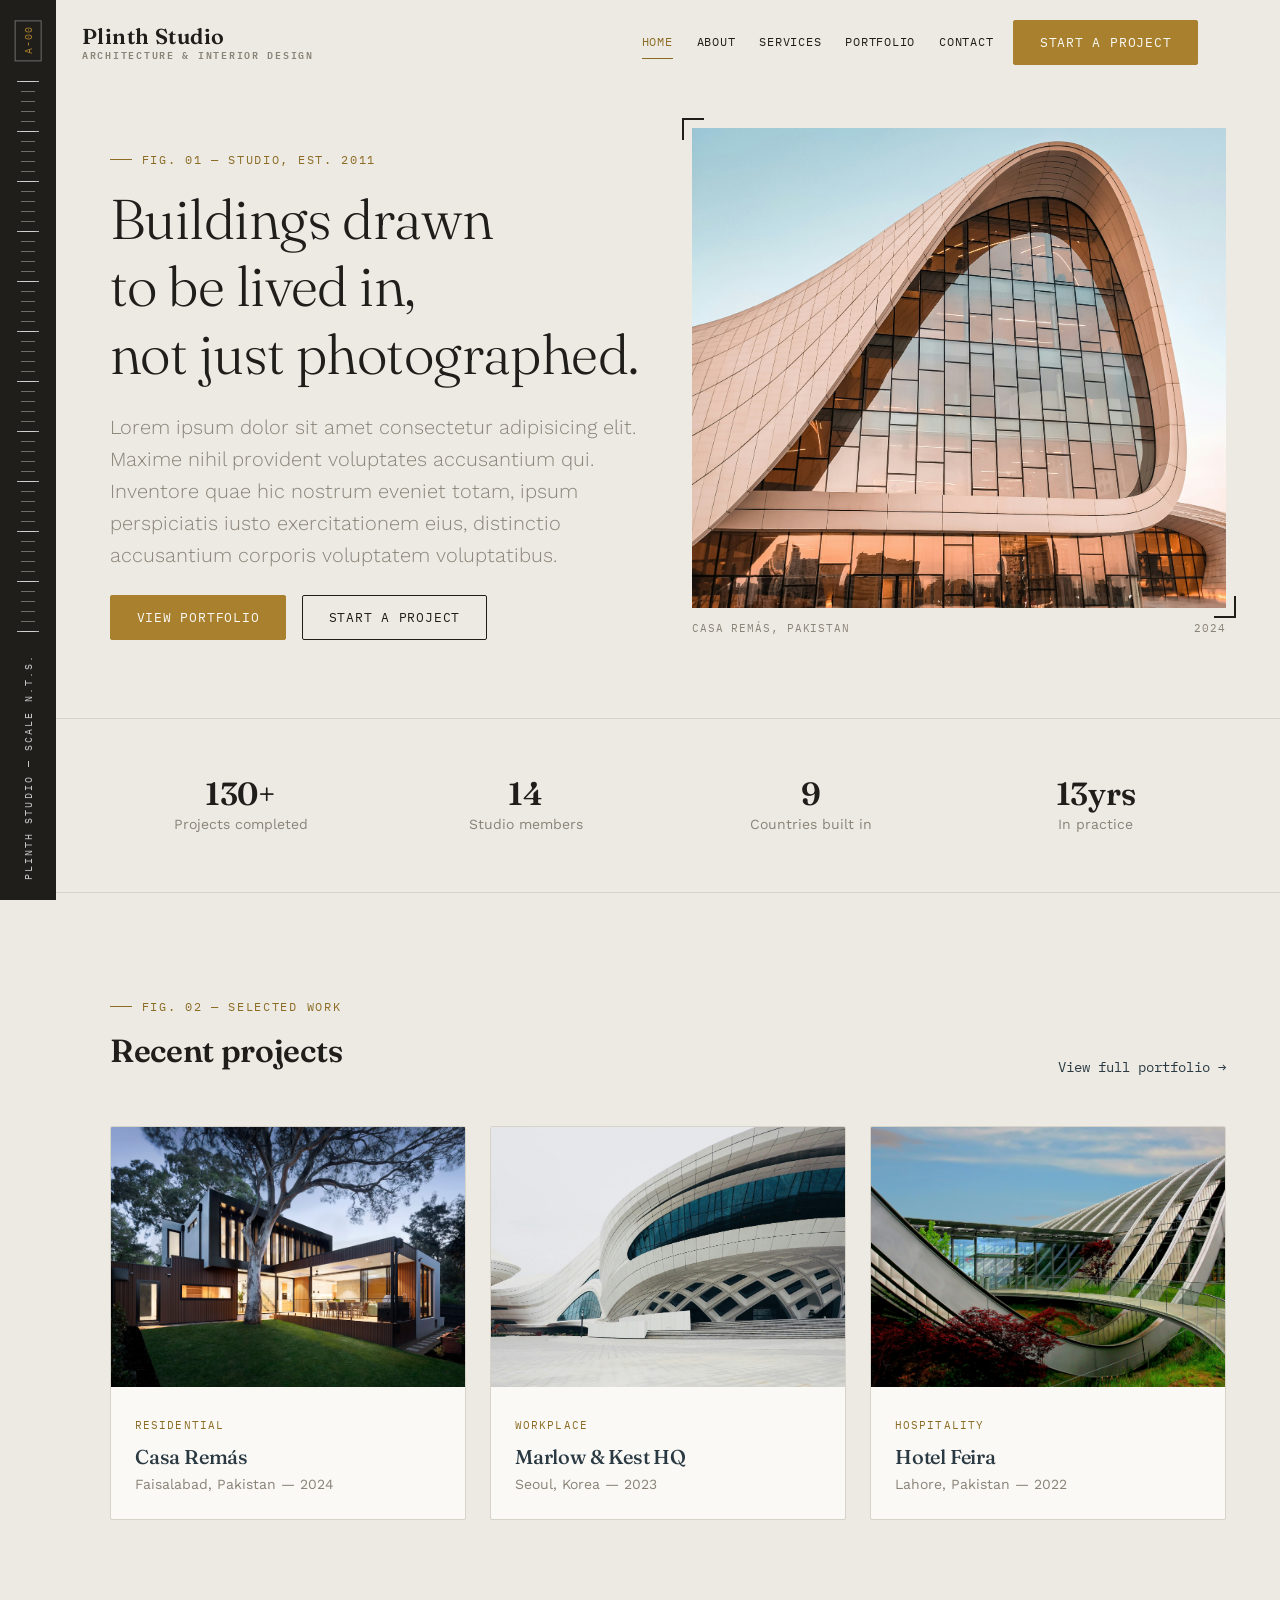
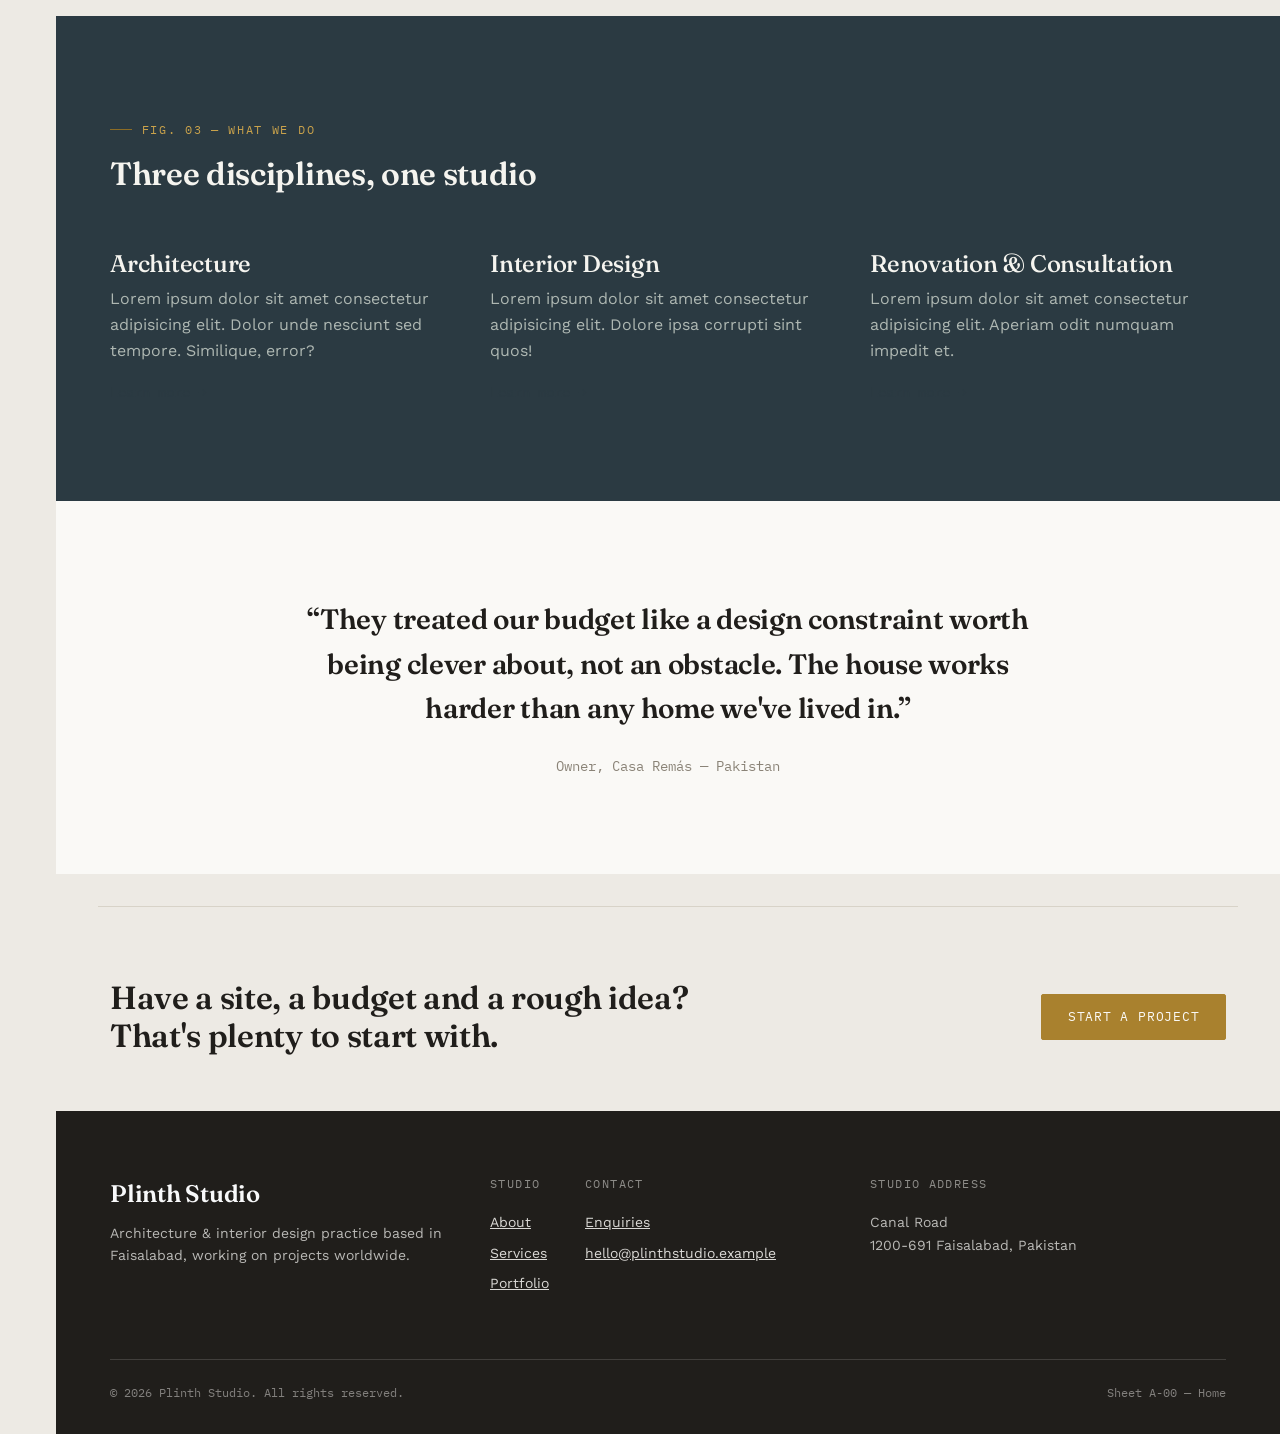
==== index.html @ 907456bb "Fix project folder structure" ====
<!doctype html>
<html lang="en">
  <head>
    <meta charset="UTF-8" />
    <meta name="viewport" content="width=device-width, initial-scale=1.0" />

    <link
      href="https://cdn.jsdelivr.net/npm/bootstrap@5.3.2/dist/css/bootstrap.min.css"
      rel="stylesheet"
    />
    <link
      href="https://cdn.jsdelivr.net/npm/bootstrap-icons@1.13.1/font/bootstrap-icons.min.css"
      rel="stylesheet"
    />

    <title>Plinth Studio — Architecture & Interior Design</title>
    <link rel="preconnect" href="https://fonts.googleapis.com" />
    <link rel="preconnect" href="https://fonts.gstatic.com" crossorigin />
    <link
      href="https://fonts.googleapis.com/css2?family=Fraunces:opsz,wght@9..144,500;9..144,600;9..144,700&family=Work+Sans:wght@400;500;600&family=IBM+Plex+Mono:wght@400;500&display=swap"
      rel="stylesheet"
    />
    <link rel="stylesheet" href="assets/css/style.css" />
  </head>
  <body>
    <aside class="blueprint-ruler">
      <span class="ruler-sheet">A-00</span>
      <div class="ruler-ticks"></div>
      <span class="ruler-label">Plinth Studio &mdash; Scale N.T.S.</span>
    </aside>
    <header>
      <nav class="navbar navbar-expand-lg site-navbar fixed-top">
        <div class="container">
          <a class="navbar-brand" href="home.html">
            Plinth Studio <small>Architecture & Interior Design</small></a
          >
          <button
            class="navbar-toggler"
            type="button"
            data-bs-toggle="collapse"
            data-bs-target="#siteNav"
            aria-controls="#siteNav"
            aria-expanded="false"
            aria-label="Toggle navigation"
          >
            <span class="navbar-toggler-icon"></span>
          </button>
          <div class="collapse navbar-collapse" id="siteNav">
            <ul class="navbar-nav ms-auto mb-2 mb-lg-0 align-items-lg-center">
              <li class="nav-item">
                <a class="nav-link active" aria-current="page" href="home.html"
                  >Home</a
                >
              </li>
              <li class="nav-item">
                <a class="nav-link" href="about.html">About</a>
              </li>
              <li class="nav-item">
                <a class="nav-link" href="services.html">Services</a>
              </li>
              <li class="nav-item">
                <a class="nav-link" href="portfolio.html">Portfolio</a>
              </li>
              <li class="nav-item">
                <a class="nav-link" href="contact.html">Contact</a>
              </li>
              <li class="nav-item ms-lg-2">
                <a class="btn btn-brass btn-sm" href="contact.html"
                  >Start a Project</a
                >
              </li>
            </ul>
          </div>
        </div>
      </nav>
    </header>
    <main>
      <section class="hero">
        <div class="container">
          <div class="row align-items-center g-5">
            <div class="col-lg-6">
              <p class="eyebrow">Fig. 01 &mdash; Studio, est. 2011</p>
              <h1 class="display-4 mb-4">
                Buildings drawn<br />to be lived in,<br />not just photographed.
              </h1>
              <p class="lead text-muted-local mb-4">
                Lorem ipsum dolor sit amet consectetur adipisicing elit. Maxime
                nihil provident voluptates accusantium qui. Inventore quae hic
                nostrum eveniet totam, ipsum perspiciatis iusto exercitationem
                eius, distinctio accusantium corporis voluptatem voluptatibus.
              </p>
              <div class="d-flex flex-wrap gap-3">
                <a href="portfolio.html" class="btn btn-brass"
                  >View Portfolio</a
                >
                <a href="contact.html" class="btn btn-outline-ink"
                  >Start a Project</a
                >
              </div>
            </div>
            <div class="col-lg-6">
              <figure class="hero-figure crop-marks m-0">
                <img
                  src="assets/images/hero/plinth-hero.jpg"
                  class="img-fluid w-100"
                  style="object-fit: cover; height: 480px"
                  alt="Sunlit concrete stairwell inside a Plinth Studio residential renovation"
                />
              </figure>
              <p class="hero-caption">
                <span>Casa Rem&aacute;s, Pakistan</span>
                <span>2024</span>
              </p>
            </div>
          </div>
        </div>
      </section>
      <section class="section--tight hairline-top hairline-bottom">
        <div class="container">
          <div class="row text-center g-4">
            <div class="col-6 col-md-3">
              <div class="h2 font-display mb-0">130+</div>
              <p class="text-muted-local mb-0 small">Projects completed</p>
            </div>
            <div class="col-6 col-md-3">
              <div class="h2 font-display mb-0">14</div>
              <p class="text-muted-local mb-0 small">Studio members</p>
            </div>
            <div class="col-6 col-md-3">
              <div class="h2 font-display mb-0">9</div>
              <p class="text-muted-local mb-0 small">Countries built in</p>
            </div>
            <div class="col-6 col-md-3">
              <div class="h2 font-display mb-0">13yrs</div>
              <p class="text-muted-local mb-0 small">In practice</p>
            </div>
          </div>
        </div>
      </section>
      <section class="section">
        <div class="container">
          <div class="row mb-5">
            <div class="col-lg-7">
              <p class="eyebrow">Fig. 02 &mdash; Selected Work</p>
              <h2 id="featured-heading">Recent projects</h2>
            </div>
            <div class="col-lg-5 d-flex align-items-end justify-content-lg-end">
              <a
                href="portfolio.html"
                class="text-decoration-none font-mono small"
                >View full portfolio &rarr;</a
              >
            </div>
          </div>
          <div class="row g-4">
            <!-- Project card 1 -->
            <div class="col-md-6 col-lg-4">
              <article class="project-card">
                <a href="project-detail.html">
                  <img
                    src="assets/images/hero/plinth-house.jpg"
                    alt="Casa Rem&aacute;s living room with exposed concrete beam"
                  />
                </a>
                <div class="project-card-body">
                  <span class="project-tag">Residential</span>
                  <h3 class="h5 mt-2 mb-1">
                    <a
                      href="project-detail.html"
                      class="text-decoration-none stretched-link-parent"
                      >Casa Rem&aacute;s</a
                    >
                  </h3>
                  <p class="text-muted-local small mb-0">
                    Faisalabad, Pakistan &mdash; 2024
                  </p>
                </div>
              </article>
            </div>
            <div class="col-md-6 col-lg-4">
              <article class="project-card">
                <a href="project-detail.html">
                  <img
                    src="assets/images/hero/plinth-office.jpg"
                    alt="Open-plan office fit-out with timber ceiling battens"
                  />
                </a>
                <div class="project-card-body">
                  <span class="project-tag">Workplace</span>
                  <h3 class="h5 mt-2 mb-1">
                    <a href="project-detail.html" class="text-decoration-none"
                      >Marlow &amp; Kest HQ</a
                    >
                  </h3>
                  <p class="text-muted-local small mb-0">
                    Seoul, Korea &mdash; 2023
                  </p>
                </div>
              </article>
            </div>
            <div class="col-md-6 col-lg-4">
              <article class="project-card">
                <a href="project-detail.html">
                  <img
                    src="assets/images/hero/plinth-hotel.jpg"
                    alt="Boutique hotel lobby with brass detailing and stone floor"
                  />
                </a>
                <div class="project-card-body">
                  <span class="project-tag">Hospitality</span>
                  <h3 class="h5 mt-2 mb-1">
                    <a href="project-detail.html" class="text-decoration-none"
                      >Hotel Feira</a
                    >
                  </h3>
                  <p class="text-muted-local small mb-0">
                    Lahore, Pakistan &mdash; 2022
                  </p>
                </div>
              </article>
            </div>
          </div>
        </div>
      </section>
      <section class="section section--dark">
        <div class="container">
          <div class="row mb-5">
            <div class="col-lg-7">
              <p class="eyebrow">Fig. 03 &mdash; What We Do</p>
              <h2 id="services-heading">Three disciplines, one studio</h2>
            </div>
          </div>
          <div class="row g-4">
            <div class="col-md-4">
              <h3 class="h4">Architecture</h3>
              <p class="text-muted-local text-align-justify">
                Lorem ipsum dolor sit amet consectetur adipisicing elit. Dolor
                unde nesciunt sed tempore. Similique, error?
              </p>
              <a
                href="services.html"
                class="font-mono small text-decoration-none"
                >Learn more &rarr;</a
              >
            </div>
            <div class="col-md-4">
              <h3 class="h4">Interior Design</h3>
              <p class="text-muted-local">
                Lorem ipsum dolor sit amet consectetur adipisicing elit. Dolore
                ipsa corrupti sint quos!
              </p>
              <a
                href="services.html"
                class="font-mono small text-decoration-none"
                >Learn more &rarr;</a
              >
            </div>
            <div class="col-md-4">
              <h3 class="h4">Renovation &amp; Consultation</h3>
              <p class="text-muted-local">
                Lorem ipsum dolor sit amet consectetur adipisicing elit. Aperiam
                odit numquam impedit et.
              </p>
              <a
                href="services.html"
                class="font-mono small text-decoration-none"
                >Learn more &rarr;</a
              >
            </div>
          </div>
        </div>
      </section>
      <section class="section section--surface">
        <div class="container">
          <div class="row justify-content-center text-center">
            <div class="col-lg-8">
              <p class="font-display fs-3 mb-4">
                &ldquo;They treated our budget like a design constraint worth
                being clever about, not an obstacle. The house works harder than
                any home we've lived in.&rdquo;
              </p>
              <p class="font-mono small text-muted-local mb-0">
                Owner, Casa Rem&aacute;s &mdash; Pakistan
              </p>
            </div>
          </div>
        </div>
      </section>
      <section class="section--tight">
        <div class="container">
          <div class="row align-items-center g-4 hairline-top pt-5">
            <div class="col-lg-8">
              <h2 class="mb-0">
                Have a site, a budget and a rough idea?<br />That's plenty to
                start with.
              </h2>
            </div>
            <div class="col-lg-4 text-lg-end">
              <a href="contact.html" class="btn btn-brass btn-lg"
                >Start a Project</a
              >
            </div>
          </div>
        </div>
      </section>
    </main>
    <footer class="site-footer">
      <div class="container">
        <div class="row g-4">
          <div class="col-lg-4">
            <p class="font-display fs-4 text-light mb-2">Plinth Studio</p>
            <p class="small mb-0">
              Architecture &amp; interior design practice based in Faisalabad,
              working on projects worldwide.
            </p>
          </div>
          <div class="col-6 col-lg-1">
            <p class="footer-heading">Studio</p>
            <ul class="list-unstyled small">
              <li class="mb-2"><a href="about.html">About</a></li>
              <li class="mb-2"><a href="services.html">Services</a></li>
              <li class="mb-2"><a href="portfolio.html">Portfolio</a></li>
            </ul>
          </div>
          <div class="col-6 col-lg-3">
            <p class="footer-heading">Contact</p>
            <ul class="list-unstyled small">
              <li class="mb-2"><a href="contact.html">Enquiries</a></li>
              <li class="mb-2">
                <a href="mailto:hello@plinthstudio.example"
                  >hello@plinthstudio.example</a
                >
              </li>
            </ul>
          </div>
          <div class="col-lg-4">
            <p class="footer-heading">Studio Address</p>
            <p class="small mb-0">
              Canal Road<br />1200-691 Faisalabad, Pakistan
            </p>
          </div>
        </div>
        <div
          class="footer-bottom d-flex flex-column flex-md-row justify-content-between"
        >
          <p class="mb-0">&copy; 2026 Plinth Studio. All rights reserved.</p>
          <p class="mb-0">Sheet A-00 &mdash; Home</p>
        </div>
      </div>
    </footer>

    <button class="back-to-top" type="button">&uarr;</button>
    <script src="https://cdn.jsdelivr.net/npm/bootstrap@5.3.2/dist/js/bootstrap.bundle.min.js"></script>
  </body>
</html>
---- assets/css/style.css ----
:root {
  --color-bg: #edeae4; 
  --color-surface: #faf9f6; 
  --color-ink: #201e1b;
  --color-muted: #8a8377;
  --color-line: #d8d3c8; 
  --color-blueprint: #2b3a42; 
  --color-blueprint-60: rgba(43, 58, 66, 0.6);
  --color-brass: #a9812e;
  --color-brass-dim: #8c6c25;
  --font-display: "Fraunces", Georgia, serif;
  --font-body: "Work Sans", -apple-system, Segoe UI, sans-serif;
  --font-mono: "IBM Plex Mono", "Courier New", monospace;

  --ruler-width: 56px;
  --container-pad: 2.5rem;
  --radius: 2px;
}


html {
  scroll-behavior: smooth;
}

body {
  background-color: var(--color-bg);
  color: var(--color-ink);
  font-family: var(--font-body);
  font-size: 1rem;
  line-height: 1.6;
  padding-left: var(--ruler-width);
  overflow-x: hidden;
}

@media (max-width: 991.98px) {
  body {
    padding-left: 0;
  }
}

h1,
h2,
h3,
h4,
.font-display {
  font-family: var(--font-display);
  color: var(--color-ink);
  font-weight: 600;
  letter-spacing: -0.01em;
}

.font-mono,
.eyebrow,
.spec-label,
.meta-value,
.navbar-brand small {
  font-family: var(--font-mono);
}

a {
  color: var(--color-blueprint);
}
a:hover {
  color: var(--color-brass);
}

a:focus-visible,
button:focus-visible,
input:focus-visible,
textarea:focus-visible,
select:focus-visible {
  outline: 2px solid var(--color-brass);
  outline-offset: 2px;
}

@media (prefers-reduced-motion: reduce) {
  * {
    animation-duration: 0.001ms !important;
    transition-duration: 0.001ms !important;
    scroll-behavior: auto !important;
  }
}


.eyebrow {
  display: inline-flex;
  align-items: center;
  gap: 0.6rem;
  font-size: 0.75rem;
  letter-spacing: 0.14em;
  text-transform: uppercase;
  color: var(--color-brass-dim);
  margin-bottom: 1rem;
}
.eyebrow::before {
  content: "";
  display: inline-block;
  width: 22px;
  height: 1px;
  background: var(--color-brass-dim);
}

.section {
  padding: 6rem 0;
}
@media (max-width: 767.98px) {
  .section {
    padding: 3.5rem 0;
  }
}

.section--tight {
  padding: 3.5rem 0;
}

.section--dark {
  background-color: var(--color-blueprint);
  color: #e7e9e5;
}
.section--dark h1,
.section--dark h2,
.section--dark h3,
.section--dark h4 {
  color: #f5f4ef;
}
.section--dark .eyebrow {
  color: #c9a24b;
}
.section--dark .text-muted-local {
  color: #aeb7b2 !important;
}

.section--surface {
  background-color: var(--color-surface);
}

.hairline-top {
  border-top: 1px solid var(--color-line);
}
.hairline-bottom {
  border-bottom: 1px solid var(--color-line);
}

.text-muted-local {
  color: var(--color-muted);
}

.btn {
  border-radius: var(--radius);
  font-family: var(--font-mono);
  font-size: 0.8rem;
  letter-spacing: 0.06em;
  text-transform: uppercase;
  padding: 0.75rem 1.6rem;
}

.btn-brass {
  background-color: var(--color-brass);
  border-color: var(--color-brass);
  color: #faf9f6;
}
.btn-brass:hover {
  background-color: var(--color-brass-dim);
  border-color: var(--color-brass-dim);
  color: #faf9f6;
}

.btn-outline-ink {
  border-color: var(--color-ink);
  color: var(--color-ink);
  background: transparent;
}
.btn-outline-ink:hover {
  background-color: var(--color-ink);
  color: var(--color-bg);
}

.btn-outline-light {
  border-color: rgba(255, 255, 255, 0.5);
  color: #faf9f6;
}
.btn-outline-light:hover {
  background-color: #faf9f6;
  color: var(--color-blueprint);
}


.blueprint-ruler {
  position: fixed;
  top: 0;
  left: 0;
  width: var(--ruler-width);
  height: 100vh;
  background-color: var(--color-ink);
  z-index: 1040;
  display: flex;
  flex-direction: column;
  align-items: center;
  justify-content: space-between;
  padding: 1.25rem 0;
}

@media (max-width: 991.98px) {
  .blueprint-ruler {
    display: none;
  }
}

.blueprint-ruler .ruler-ticks {
  flex: 1;
  width: 100%;
  margin: 1.25rem 0;
  background-image: repeating-linear-gradient(
    to bottom,
    rgba(255, 255, 255, 0.35) 0,
    rgba(255, 255, 255, 0.35) 1px,
    transparent 1px,
    transparent 10px
  );
  background-position: center top;
  background-repeat: repeat-y;
  background-size: 14px 10px;
  position: relative;
}
.blueprint-ruler .ruler-ticks::before {
  content: "";
  position: absolute;
  inset: 0;
  background-image: repeating-linear-gradient(
    to bottom,
    rgba(255, 255, 255, 0.7) 0,
    rgba(255, 255, 255, 0.7) 1px,
    transparent 1px,
    transparent 50px
  );
  background-position: center top;
  background-size: 22px 50px;
  background-repeat: repeat-y;
}

.blueprint-ruler .ruler-label {
  writing-mode: vertical-rl;
  transform: rotate(180deg);
  font-family: var(--font-mono);
  font-size: 0.65rem;
  letter-spacing: 0.2em;
  color: rgba(255, 255, 255, 0.75);
  text-transform: uppercase;
  white-space: nowrap;
}

.blueprint-ruler .ruler-sheet {
  font-family: var(--font-mono);
  font-size: 0.65rem;
  color: var(--color-brass);
  border: 1px solid rgba(255, 255, 255, 0.35);
  padding: 0.35rem 0.25rem;
  writing-mode: vertical-rl;
  transform: rotate(180deg);
  letter-spacing: 0.1em;
}

.site-navbar {
  padding: 1.25rem 0;
  background-color: rgba(237, 234, 228, 0.94);
  transition:
    background-color 0.25s ease,
    padding 0.25s ease,
    box-shadow 0.25s ease;
}
.site-navbar.is-scrolled {
  background-color: rgba(237, 234, 228, 0.94);
  backdrop-filter: blur(6px);
  padding: 0.85rem 0;
  box-shadow: 0 1px 0 var(--color-line);
}

.site-navbar .navbar-brand {
  font-family: var(--font-display);
  font-weight: 600;
  font-size: 1.35rem;
  letter-spacing: 0.02em;
  color: var(--color-ink);
  line-height: 1.1;
}
.site-navbar .navbar-brand small {
  display: block;
  font-family: var(--font-mono);
  font-size: 0.6rem;
  letter-spacing: 0.18em;
  color: var(--color-muted);
  text-transform: uppercase;
}

.site-navbar .nav-link {
  font-family: var(--font-mono);
  font-size: 0.78rem;
  letter-spacing: 0.06em;
  text-transform: uppercase;
  color: var(--color-ink);
  margin: 0 0.75rem;
  padding: 0.4rem 0 !important;
  border-bottom: 1px solid transparent;
}
.site-navbar .nav-link:hover,
.site-navbar .nav-link.active {
  color: var(--color-brass-dim);
  border-bottom-color: var(--color-brass-dim);
}

.hero {
  position: relative;
  padding-top: 8rem;
  padding-bottom: 4rem;
}
@media (max-width: 767.98px) {
  .hero {
    padding-top: 6rem;
  }
}

.hero-figure {
  position: relative;
}
.justify{
  text-align: justify;
}
.crop-marks {
  position: relative;
}
.crop-marks::before,
.crop-marks::after,
.crop-marks .corner-tl,
.crop-marks .corner-br {
  content: "";
  position: absolute;
  width: 22px;
  height: 22px;
  border-color: var(--color-ink);
}
.crop-marks::before {
  top: -10px;
  left: -10px;
  border-top: 2px solid var(--color-ink);
  border-left: 2px solid var(--color-ink);
}
.crop-marks::after {
  bottom: -10px;
  right: -10px;
  border-bottom: 2px solid var(--color-ink);
  border-right: 2px solid var(--color-ink);
}

.hero-caption {
  font-family: var(--font-mono);
  font-size: 0.7rem;
  letter-spacing: 0.08em;
  color: var(--color-muted);
  text-transform: uppercase;
  margin-top: 0.75rem;
  display: flex;
  justify-content: space-between;
}

.project-card {
  background-color: var(--color-surface);
  border: 1px solid var(--color-line);
  border-radius: var(--radius);
  overflow: hidden;
  transition:
    transform 0.25s ease,
    box-shadow 0.25s ease;
  height: 100%;
}
.project-card:hover {
  transform: translateY(-4px);
  box-shadow: 0 18px 32px rgba(32, 30, 27, 0.12);
}
.project-card img {
  width: 100%;
  height: 260px;
  object-fit: cover;
  display: block;
}
.project-card .project-card-body {
  padding: 1.5rem;
}
.project-card .project-tag {
  font-family: var(--font-mono);
  font-size: 0.68rem;
  letter-spacing: 0.1em;
  text-transform: uppercase;
  color: var(--color-brass-dim);
}

.service-row {
  border-top: 1px solid var(--color-line);
  padding: 2.5rem 0;
}
.service-row:last-child {
  border-bottom: 1px solid var(--color-line);
}
.service-index {
  font-family: var(--font-mono);
  font-size: 0.85rem;
  color: var(--color-muted);
}

/* Process steps — numbering is meaningful here (an actual ordered
   sequence of studio phases), unlike decorative 01/02/03 markers */
.process-step .process-number {
  font-family: var(--font-display);
  font-size: 2.75rem;
  color: var(--color-line);
  line-height: 1;
}

.team-card img {
  width: 100%;
  aspect-ratio: 4 / 5;
  object-fit: cover;
  border-radius: var(--radius);
}
.team-card .role {
  font-family: var(--font-mono);
  font-size: 0.72rem;
  letter-spacing: 0.08em;
  text-transform: uppercase;
  color: var(--color-brass-dim);
}

.timeline {
  border-left: 1px solid var(--color-line);
  padding-left: 2rem;
  margin-left: 0.5rem;
}
.timeline-entry {
  position: relative;
  padding-bottom: 2.75rem;
}
.timeline-entry:last-child {
  padding-bottom: 0;
}
.timeline-entry::before {
  content: "";
  position: absolute;
  left: -2.4rem;
  top: 0.35rem;
  width: 9px;
  height: 9px;
  background: var(--color-brass);
  border-radius: 50%;
}
.timeline-year {
  font-family: var(--font-mono);
  font-size: 0.85rem;
  color: var(--color-brass-dim);
}


.title-block {
  border: 1px solid var(--color-ink);
  font-family: var(--font-mono);
  font-size: 0.82rem;
}
.title-block .tb-row {
  display: flex;
  border-bottom: 1px solid var(--color-line);
}
.title-block .tb-row:last-child {
  border-bottom: none;
}
.title-block .tb-label {
  width: 42%;
  padding: 0.65rem 0.85rem;
  color: var(--color-muted);
  text-transform: uppercase;
  font-size: 0.68rem;
  letter-spacing: 0.06em;
  border-right: 1px solid var(--color-line);
  display: flex;
  align-items: center;
}
.title-block .tb-value {
  padding: 0.65rem 0.85rem;
  flex: 1;
}

.filter-nav .btn {
  border-radius: 999px;
}

.gallery-grid img {
  width: 100%;
  height: 100%;
  object-fit: cover;
  border-radius: var(--radius);
}

.form-control,
.form-select {
  border-radius: var(--radius);
  border-color: var(--color-line);
  background-color: var(--color-surface);
  padding: 0.75rem 1rem;
}
.form-control:focus,
.form-select:focus {
  border-color: var(--color-blueprint);
  box-shadow: 0 0 0 0.2rem rgba(43, 58, 66, 0.15);
}
.form-label {
  font-family: var(--font-mono);
  font-size: 0.72rem;
  letter-spacing: 0.08em;
  text-transform: uppercase;
  color: var(--color-muted);
}


.site-footer {
  background-color: var(--color-ink);
  color: rgba(250, 249, 246, 0.7);
  padding: 4rem 0 2rem;
}
.site-footer a {
  color: rgba(250, 249, 246, 0.85);
}
.site-footer a:hover {
  color: var(--color-brass);
}
.site-footer .footer-heading {
  font-family: var(--font-mono);
  font-size: 0.72rem;
  letter-spacing: 0.12em;
  text-transform: uppercase;
  color: rgba(250, 249, 246, 0.5);
  margin-bottom: 1.1rem;
}
.site-footer .footer-bottom {
  border-top: 1px solid rgba(250, 249, 246, 0.15);
  margin-top: 3rem;
  padding-top: 1.5rem;
  font-family: var(--font-mono);
  font-size: 0.72rem;
  color: rgba(250, 249, 246, 0.45);
}

.back-to-top {
  position: fixed;
  right: 1.5rem;
  bottom: 1.5rem;
  z-index: 1030;
  width: 44px;
  height: 44px;
  border-radius: 50%;
  background-color: var(--color-ink);
  color: var(--color-bg);
  display: flex;
  align-items: center;
  justify-content: center;
  opacity: 0;
  pointer-events: none;
  transition: opacity 0.25s ease;
  border: none;
}
.back-to-top.is-visible {
  opacity: 1;
  pointer-events: auto;
}
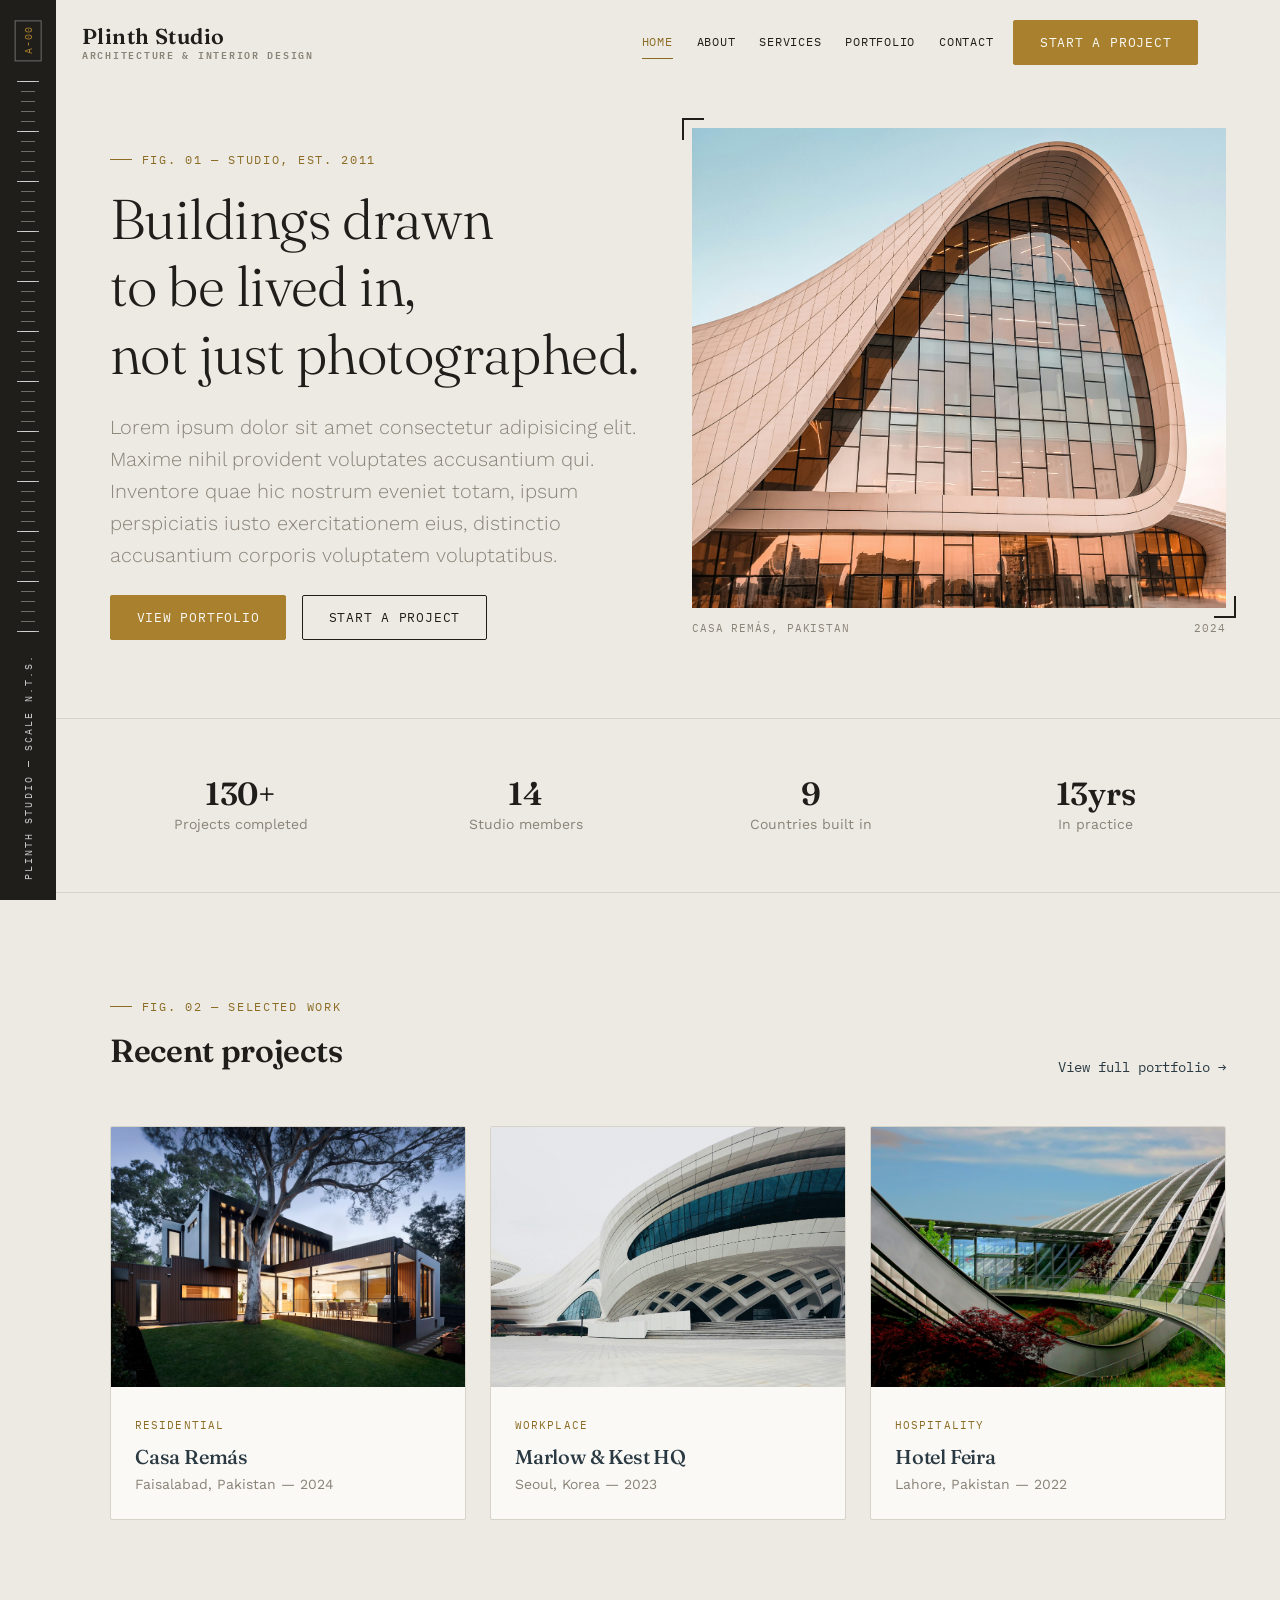
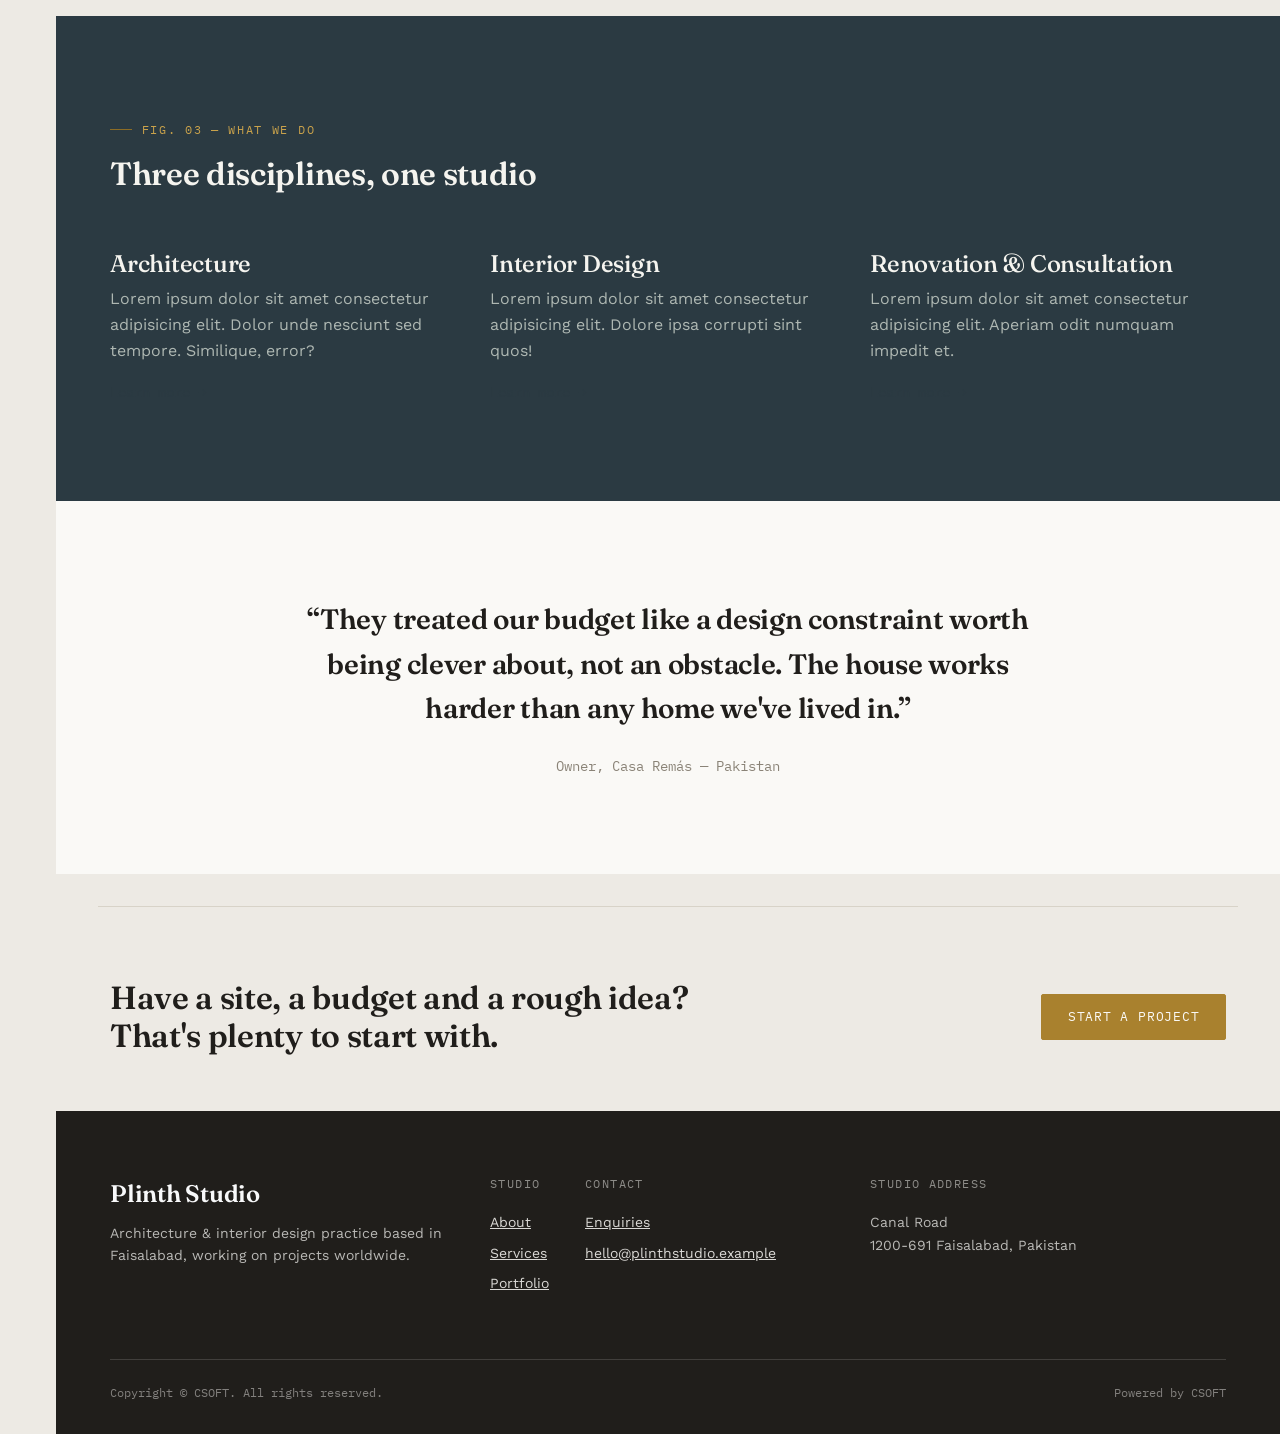
==== commit bb362e23: "Modify footer text and image description Updated footer content and image alt text." ====
--- a/index.html
+++ b/index.html
@@ -31,7 +31,7 @@
     <header>
       <nav class="navbar navbar-expand-lg site-navbar fixed-top">
         <div class="container">
-          <a class="navbar-brand" href="home.html">
+          <a class="navbar-brand" href="index.html">
             Plinth Studio <small>Architecture & Interior Design</small></a
           >
           <button
@@ -48,7 +48,7 @@
           <div class="collapse navbar-collapse" id="siteNav">
             <ul class="navbar-nav ms-auto mb-2 mb-lg-0 align-items-lg-center">
               <li class="nav-item">
-                <a class="nav-link active" aria-current="page" href="home.html"
+                <a class="nav-link active" aria-current="page" href="index.html"
                   >Home</a
                 >
               </li>
@@ -159,7 +159,7 @@
                 <a href="project-detail.html">
                   <img
                     src="assets/images/hero/plinth-house.jpg"
-                    alt="Casa Rem&aacute;s living room with exposed concrete beam"
+                    alt="Casa Remás living room with exposed concrete beam"
                   />
                 </a>
                 <div class="project-card-body">
@@ -343,8 +343,8 @@
         <div
           class="footer-bottom d-flex flex-column flex-md-row justify-content-between"
         >
-          <p class="mb-0">&copy; 2026 Plinth Studio. All rights reserved.</p>
-          <p class="mb-0">Sheet A-00 &mdash; Home</p>
+          <p class="mb-0">Copyright &copy; CSOFT. All rights reserved.</p>
+          <p class="mb-0">Powered by CSOFT</p>
         </div>
       </div>
     </footer>
